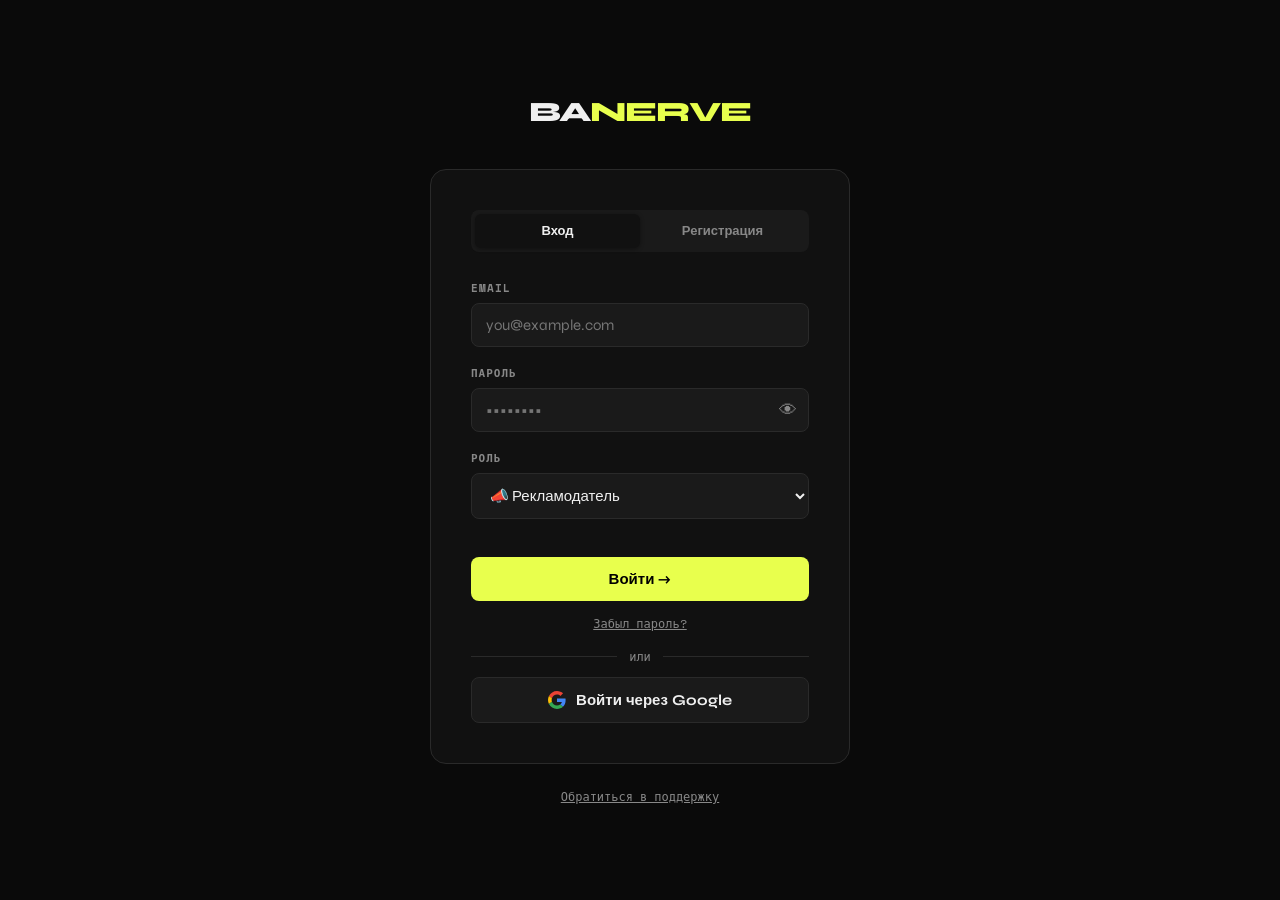
==== advertiser.html @ bc49d965 "Initial deploy" ====
<!DOCTYPE html>
<html lang="ru">
<head>
  <meta charset="UTF-8">
  <meta name="viewport" content="width=device-width, initial-scale=1.0">
  <title>BANERVE — Рекламодатель</title>
  <link href="https://fonts.googleapis.com/css2?family=Space+Mono:wght@400;700&family=Syne:wght@400;600;800&display=swap" rel="stylesheet">
  <link rel="stylesheet" href="./shared/panel.css">
</head>
<body>

<header id="app-header"></header>

<div class="layout">
  <nav>
    <div class="nav-section" style="margin-top:8px; margin-bottom:16px;">Обзор</div>
    <div class="nav-item" data-page="dashboard">
      <span class="nav-icon">📊</span> Dashboard
    </div>

    <div class="divider" style="margin:12px 20px;"></div>

    <div class="nav-section" style="margin-bottom:16px;">Реклама</div>
    <div class="nav-item" data-page="campaigns">
      <span class="nav-icon">📄</span> Кампании
    </div>
    <div class="nav-item" data-page="creatives">
      <span class="nav-icon">🎨</span> Креативы
    </div>

    <div class="divider" style="margin:12px 20px;"></div>

    <div class="nav-section" style="margin-bottom:16px;">Финансы</div>
    <div class="nav-item" data-page="balance">
      <span class="nav-icon">💳</span> Баланс
    </div>
    <div class="nav-item" data-page="transactions">
      <span class="nav-icon">🧾</span> Транзакции
    </div>
  </nav>

  <main>

    <!-- DASHBOARD -->
    <div class="page" id="page-dashboard">
      <div class="page-title">Dashboard <span>·</span></div>
      <div class="page-sub">Статистика ваших кампаний</div>

      <div class="stat-grid" id="dash-stats">
        <div class="stat-card"><div class="stat-label">Показы (всего)</div><div class="stat-value" id="stat-impressions">—</div><div class="stat-sub">за всё время</div></div>
        <div class="stat-card"><div class="stat-label">Показы (месяц)</div><div class="stat-value" id="stat-impressions-month">—</div><div class="stat-sub">текущий месяц</div></div>
        <div class="stat-card"><div class="stat-label">Активные кампании</div><div class="stat-value" id="stat-campaigns">—</div><div class="stat-sub">из всех контрактов</div></div>
        <div class="stat-card"><div class="stat-label">Баланс</div><div class="stat-value" id="stat-balance">—</div><div class="stat-sub">USD</div></div>
      </div>

      <div class="section-header">
        <div class="section-title">Кампании</div>
      </div>
      <div class="cards" id="dash-campaigns">
        <div class="empty"><div class="empty-icon">◦</div><div class="empty-text">Загрузка...</div></div>
      </div>
    </div>

    <!-- CAMPAIGNS -->
    <div class="page" id="page-campaigns">
      <div class="page-title">Кампании <span>·</span></div>
      <div class="page-sub">Ваши рекламные договоры</div>
      <div class="cards" id="campaigns-list">
        <div class="empty"><div class="empty-icon">◦</div><div class="empty-text">Загрузка...</div></div>
      </div>
    </div>

    <!-- CREATIVES -->
    <div class="page" id="page-creatives">
      <div class="page-title">Креативы <span>·</span></div>
      <div class="page-sub">Рекламные материалы</div>

      <div style="display:grid; grid-template-columns:1fr 1fr; gap:32px; align-items:start;">
        <div>
          <div class="form-card">
            <div class="form-title">Загрузить креатив</div>
            <div class="form-group">
              <label>Кампания</label>
              <select id="cr-contract"></select>
            </div>
            <div class="form-group">
              <label>Название</label>
              <input type="text" id="cr-name" placeholder="Баннер для кампании">
            </div>
            <div class="form-row">
              <div class="form-group">
                <label>Тип</label>
                <select id="cr-format" onchange="onCrFormatChange()">
                  <option value="banner_static">Баннер статичный</option>
                  <option value="banner_animated">Баннер анимированный</option>
                  <option value="audio">Аудио</option>
                  <option value="scrolling_text">Прокрутка текста</option>
                  <option value="video">Видео</option>
                </select>
              </div>
              <div class="form-group">
                <label>Устройство</label>
                <select id="cr-device">
                  <option value="phone">📱 Телефон</option>
                  <option value="watch">⌚ Часы</option>
                  <option value="tablet">🗒 Планшет</option>
                </select>
              </div>
            </div>
            <div class="form-group">
              <label>CPM Rate (USD)</label>
              <input type="number" id="cr-cpm" placeholder="2.50" step="0.01">
            </div>
            <div class="form-group" id="cr-field-text" style="display:none;">
              <label>Рекламный текст</label>
              <textarea id="cr-ad-text" placeholder="Текст для прокрутки..." style="min-height:100px;"></textarea>
            </div>
            <div class="form-group" id="cr-field-media">
              <label>Медиафайл</label>
              <div class="file-upload">
                <input type="file" id="cr-file" accept="image/*,audio/*,video/*" onchange="onCrFileSelect(this)">
                <div class="file-upload-icon">📁</div>
                <div class="file-upload-text">Нажми или перетащи файл</div>
                <div class="file-upload-name" id="cr-file-name"></div>
              </div>
            </div>
            <div class="form-group">
              <label>Комментарий</label>
              <textarea id="cr-notes" placeholder="Заметки..."></textarea>
            </div>
            <button class="btn btn-primary" id="cr-submit" onclick="addCreative()">Загрузить →</button>
          </div>
        </div>
        <div>
          <div class="section-header"><div class="section-title">Мои креативы</div></div>
          <div id="creatives-list">
            <div class="empty"><div class="empty-icon">◦</div><div class="empty-text">Загрузка...</div></div>
          </div>
        </div>
      </div>
    </div>

    <!-- BALANCE -->
    <div class="page" id="page-balance">
      <div class="page-title">Баланс <span>·</span></div>
      <div class="page-sub">История транзакций и текущий баланс</div>

      <div class="stat-grid" style="margin-bottom:32px;">
        <div class="stat-card"><div class="stat-label">Текущий баланс</div><div class="stat-value" id="bal-current">—</div><div class="stat-sub">USD</div></div>
        <div class="stat-card"><div class="stat-label">Пополнено</div><div class="stat-value" id="bal-topup">—</div><div class="stat-sub">всего</div></div>
        <div class="stat-card"><div class="stat-label">Потрачено</div><div class="stat-value" id="bal-spent">—</div><div class="stat-sub">на рекламу</div></div>
      </div>

      <div class="section-header"><div class="section-title">История транзакций</div></div>
      <div class="table-wrap">
        <table>
          <thead>
            <tr>
              <th>Дата</th>
              <th>Тип</th>
              <th>Сумма</th>
              <th>Комментарий</th>
            </tr>
          </thead>
          <tbody id="tx-list">
            <tr><td colspan="4" style="text-align:center; color:var(--text2); padding:32px;">Загрузка...</td></tr>
          </tbody>
        </table>
      </div>

      <div style="margin-top:24px; background:var(--surface); border:1px solid var(--border); border-radius:12px; padding:20px;">
        <div style="font-size:14px; color:var(--text2); line-height:1.6;">
          💡 Для пополнения баланса обратитесь к администратору.<br>
          Пополнение проводится вручную после подтверждения оплаты.
        </div>
      </div>
    </div>

    <!-- TRANSACTIONS -->
    <div class="page" id="page-transactions">
      <div class="page-title">Транзакции <span>·</span></div>
      <div class="page-sub">Полная история финансовых операций</div>

      <div class="stat-grid" style="margin-bottom:32px;">
        <div class="stat-card"><div class="stat-label">Пополнено</div><div class="stat-value" id="txp-topup">—</div><div class="stat-sub">всего topup</div></div>
        <div class="stat-card"><div class="stat-label">Потрачено (показы)</div><div class="stat-value" id="txp-impression">—</div><div class="stat-sub">impression</div></div>
        <div class="stat-card"><div class="stat-label">Возвраты</div><div class="stat-value" id="txp-withdrawal">—</div><div class="stat-sub">withdrawal</div></div>
        <div class="stat-card"><div class="stat-label">Баланс</div><div class="stat-value" id="txp-balance">—</div><div class="stat-sub">текущий</div></div>
      </div>

      <div class="section-header" style="display:flex;align-items:center;justify-content:space-between;margin-bottom:16px;">
        <div class="section-title">История операций</div>
        <select id="txp-filter" style="background:var(--surface2);border:1px solid var(--border);border-radius:8px;padding:7px 12px;color:var(--text2);font-family:'Space Mono',monospace;font-size:12px;outline:none;cursor:pointer;" onchange="applyTxFilter()">
          <option value="">Все типы</option>
          <option value="topup">💰 topup</option>
          <option value="impression">📊 impression</option>
          <option value="withdrawal">↩ withdrawal</option>
          <option value="commission">⚙ commission</option>
        </select>
      </div>

      <div class="table-wrap">
        <table>
          <thead>
            <tr>
              <th>Дата</th>
              <th>Тип</th>
              <th>Сумма</th>
              <th>Показов</th>
              <th>Период</th>
              <th>Комментарий</th>
            </tr>
          </thead>
          <tbody id="txp-list">
            <tr><td colspan="6" style="text-align:center;color:var(--text2);padding:32px;">Загрузка...</td></tr>
          </tbody>
        </table>
      </div>
    </div>

  </main>
</div>

<script type="module">
import { initPage, db, uploadFile, fmt, fmtUSD, fmtDate, fmtDatetime } from './shared/auth.js';
import { initNav, onPageEnter } from './shared/store.js';
import { renderHeader, toast, openConfirm, emptyState, badge, copyToClipboard } from './shared/components.js';

// ─── Инициализация ─────────────────────────────────────────────────────────
const { session, user } = await initPage({ role: null });
renderHeader('Advertiser', { email: user.email, showRoleSwitch: true });

// Используем user.id напрямую — без таблицы advertisers
const advertiserId = user.id;

// ─── Регистрация страниц ───────────────────────────────────────────────────
onPageEnter('dashboard',  { load: loadDashboard,  render: () => loadDashboard() });
onPageEnter('campaigns',  { load: loadCampaigns,  render: () => loadCampaigns(),  realtime: ['contracts'] });
onPageEnter('creatives',  { load: loadCreatives,  render: () => loadCreatives(),  realtime: ['creatives'] });
onPageEnter('balance',       { load: loadBalance,       render: () => loadBalance(),       realtime: ['transactions'] });
onPageEnter('transactions',  { load: loadTransactions,  render: () => loadTransactions(),  realtime: ['transactions'] });

initNav('dashboard');

// ─── Dashboard ─────────────────────────────────────────────────────────────
async function loadDashboard() {
  try {
    const [contracts, txs, impressions] = await Promise.all([
      db('contracts', 'GET', null, `?advertiser_id=eq.${advertiserId}`),
      db('transactions', 'GET', null, `?advertiser_id=eq.${advertiserId}`),
      db('impressions', 'GET', null,
        `?contract_id=in.(${await getContractIds()})&select=count,period_date`)
    ]);

    const totalImpressions = impressions.reduce((s, i) => s + (i.count || 0), 0);
    const thisMonth = new Date().toISOString().slice(0, 7);
    const monthImpressions = impressions
      .filter(i => i.period_date?.startsWith(thisMonth))
      .reduce((s, i) => s + (i.count || 0), 0);

    const activeCampaigns = (contracts || []).filter(c => c.status === 'active').length;
    const balance = calcBalance(txs || []);

    document.getElementById('stat-impressions').textContent = fmt(totalImpressions);
    document.getElementById('stat-impressions-month').textContent = fmt(monthImpressions);
    document.getElementById('stat-campaigns').textContent = activeCampaigns;
    document.getElementById('stat-balance').textContent = fmtUSD(balance);

    // Показать карточки кампаний
    const el = document.getElementById('dash-campaigns');
    if (!contracts?.length) {
      el.innerHTML = emptyState('Нет кампаний', 'Обратитесь к администратору для создания кампании');
      return;
    }
    el.innerHTML = contracts.map(c => campaignCard(c, impressions)).join('');
  } catch(e) { toast('Ошибка загрузки: ' + e.message, 'error'); }
}

// ─── Campaigns ─────────────────────────────────────────────────────────────
async function loadCampaigns() {
  const el = document.getElementById('campaigns-list');
  try {
    const [contracts, impressions] = await Promise.all([
      db('contracts', 'GET', null, `?advertiser_id=eq.${advertiserId}&order=created_at.desc`),
      db('impressions', 'GET', null, `?contract_id=in.(${await getContractIds()})&select=count,period_date,contract_id`)
    ]);
    if (!contracts?.length) {
      el.innerHTML = emptyState('Нет кампаний', 'Обратитесь к администратору для создания кампании');
      return;
    }
    el.innerHTML = contracts.map(c => campaignCard(c, impressions)).join('');
  } catch(e) { toast('Ошибка загрузки: ' + e.message, 'error'); }
}

function campaignCard(c, impressions = []) {
  const spent = (impressions || [])
    .filter(i => i.contract_id === c.id)
    .reduce((s, i) => s + (i.count || 0), 0);
  const budgetPct = c.budget > 0 ? Math.min(100, (spent * (c.min_cpm / 1000)) / c.budget * 100) : 0;

  return `<div class="card">
    <div class="card-label">Кампания · ${c.starts_at?.slice(0,10)} — ${c.ends_at?.slice(0,10)}</div>
    <div class="card-title">$${c.budget} бюджет</div>
    <div class="card-sub">CPM: $${c.min_cpm} – $${c.max_cpm}</div>
    <div class="progress-wrap"><div class="progress-bar" style="width:${budgetPct.toFixed(1)}%"></div></div>
    <div style="font-size:11px; color:var(--text2); margin-top:4px; font-family:'Space Mono',monospace;">${fmt(spent)} показов · ${budgetPct.toFixed(1)}% бюджета</div>
    ${badge(c.status)}
    ${c.notes ? `<div style="margin-top:8px;font-size:12px;color:var(--text2);">${c.notes}</div>` : ''}
  </div>`;
}

// ─── Creatives ─────────────────────────────────────────────────────────────
async function loadCreatives() {
  const el = document.getElementById('creatives-list');
  try {
    const [creatives, contracts] = await Promise.all([
      db('creatives', 'GET', null,
        `?contract_id=in.(${await getContractIds()})&order=created_at.desc`),
      db('contracts', 'GET', null, `?advertiser_id=eq.${advertiserId}&select=id,budget`)
    ]);

    // Заполнить select кампаний для формы
    const sel = document.getElementById('cr-contract');
    if (contracts?.length) {
      sel.innerHTML = contracts.map(c =>
        `<option value="${c.id}">Кампания $${c.budget}</option>`
      ).join('');
    }

    if (!creatives?.length) {
      el.innerHTML = emptyState('Нет креативов', 'Загрузите первый рекламный материал');
      return;
    }

    const typeLabels = {
      banner_static: 'Баннер', banner_animated: 'Анимация',
      banner_dynamic: 'Динамический', audio: 'Аудио',
      scrolling_text: 'Прокрутка', video: 'Видео'
    };
    const deviceIcons = { phone: '📱', watch: '⌚', tablet: '🗒' };

    el.innerHTML = creatives.map(c => `
      <div class="card" style="margin-bottom:12px;">
        <div class="card-label">${typeLabels[c.ad_type] || c.ad_type} · ${deviceIcons[c.device_type] || ''}</div>
        <div class="card-title">${c.name}</div>
        <div class="card-sub">CPM: $${c.cpm_rate}</div>
        ${c.media_url ? `<div style="margin-top:8px;"><a href="${c.media_url}" target="_blank" style="color:var(--accent);font-size:12px;font-family:'Space Mono',monospace;">↗ Открыть файл</a></div>` : ''}
        ${c.notes ? `<div style="margin-top:6px;font-size:12px;color:var(--text2);">${c.notes}</div>` : ''}
        ${badge(c.status)}
        ${c.status === 'pending' ? `<div style="font-size:11px;color:#4d9fff;margin-top:4px;font-family:'Space Mono',monospace;">⏳ Ожидает модерации</div>` : ''}
      </div>`).join('');
  } catch(e) { toast('Ошибка загрузки: ' + e.message, 'error'); }
}

// ─── Add Creative ──────────────────────────────────────────────────────────
let _crFile = null;

window.onCrFileSelect = function(input) {
  _crFile = input.files[0];
  document.getElementById('cr-file-name').textContent = _crFile?.name || '';
};

window.onCrFormatChange = function() {
  const fmt = document.getElementById('cr-format').value;
  const isText = fmt === 'scrolling_text';
  document.getElementById('cr-field-text').style.display = isText ? '' : 'none';
  document.getElementById('cr-field-media').style.display = isText ? 'none' : '';
};

window.addCreative = async function() {
  const contract_id = document.getElementById('cr-contract').value;
  const name = document.getElementById('cr-name').value.trim();
  const ad_type = document.getElementById('cr-format').value;
  const device_type = document.getElementById('cr-device').value;
  const cpm_rate = parseFloat(document.getElementById('cr-cpm').value);
  const notes = document.getElementById('cr-notes').value.trim() || null;
  const isText = ad_type === 'scrolling_text';
  const ad_text = document.getElementById('cr-ad-text').value.trim() || null;

  if (!name || !cpm_rate) { toast('Заполни название и CPM', 'error'); return; }
  if (!isText && !_crFile) { toast('Выбери медиафайл', 'error'); return; }
  if (isText && !ad_text) { toast('Введи рекламный текст', 'error'); return; }

  const btn = document.getElementById('cr-submit');
  btn.disabled = true;
  btn.textContent = 'Загрузка...';

  try {
    let media_url = null;
    if (_crFile) {
      media_url = await uploadFile(_crFile, advertiserId);
    }
    await db('creatives', 'POST', {
      contract_id, name, ad_type, device_type, cpm_rate,
      media_url, ad_text, notes, status: 'pending'
    });
    toast('Креатив отправлен на модерацию ✓');
    document.getElementById('cr-name').value = '';
    document.getElementById('cr-cpm').value = '';
    document.getElementById('cr-notes').value = '';
    document.getElementById('cr-file-name').textContent = '';
    _crFile = null;
    loadCreatives();
  } catch(e) {
    toast('Ошибка: ' + e.message, 'error');
  } finally {
    btn.disabled = false;
    btn.textContent = 'Загрузить →';
  }
};

// ─── Balance ───────────────────────────────────────────────────────────────
async function loadBalance() {
  try {
    const txs = await db('transactions', 'GET', null,
      `?advertiser_id=eq.${advertiserId}&order=created_at.desc`);

    const balance = calcBalance(txs || []);
    const topup   = (txs || []).filter(t => t.type === 'topup').reduce((s, t) => s + parseFloat(t.amount || 0), 0);
    const spent   = (txs || []).filter(t => t.type === 'impression').reduce((s, t) => s + Math.abs(parseFloat(t.amount || 0)), 0);

    document.getElementById('bal-current').textContent = fmtUSD(balance);
    document.getElementById('bal-topup').textContent   = fmtUSD(topup);
    document.getElementById('bal-spent').textContent   = fmtUSD(spent);

    const tbody = document.getElementById('tx-list');
    if (!txs?.length) {
      tbody.innerHTML = '<tr><td colspan="4" style="text-align:center;color:var(--text2);padding:32px;">Нет транзакций</td></tr>';
      return;
    }

    const typeLabels = {
      topup: '💰 Пополнение', impression: '📊 Показы',
      withdrawal: '↩ Возврат', commission: '⚙ Комиссия'
    };

    tbody.innerHTML = txs.map(t => `
      <tr>
        <td class="mono">${fmtDatetime(t.created_at)}</td>
        <td>${typeLabels[t.type] || t.type}</td>
        <td style="color:${parseFloat(t.amount) >= 0 ? 'var(--success)' : 'var(--error)'}; font-family:'Space Mono',monospace;">
          ${parseFloat(t.amount) >= 0 ? '+' : ''}${fmtUSD(t.amount)}
        </td>
        <td style="color:var(--text2); font-size:12px;">${t.notes || '—'}</td>
      </tr>`).join('');
  } catch(e) { toast('Ошибка загрузки: ' + e.message, 'error'); }
}

// ─── Transactions page ──────────────────────────────────────────────────────
let _allTxp = [];

async function loadTransactions() {
  try {
    const txs = await db('transactions', 'GET', null,
      `?advertiser_id=eq.${advertiserId}&order=created_at.desc`);
    _allTxp = txs || [];
    renderTransactions(_allTxp);
  } catch(e) { toast('Ошибка загрузки транзакций: ' + e.message, 'error'); }
}

function renderTransactions(txs) {
  const typeLabels = {
    topup:      '💰 topup',
    impression: '📊 impression',
    withdrawal: '↩ withdrawal',
    commission: '⚙ commission',
    payout:     '↗ payout',
  };
  const typeColors = {
    topup:      'var(--success)',
    impression: 'var(--error)',
    withdrawal: '#ffb347',
    commission: '#888',
    payout:     'var(--success)',
  };

  const topup     = txs.filter(t => t.type === 'topup').reduce((s,t) => s + parseFloat(t.amount||0), 0);
  const impression= txs.filter(t => t.type === 'impression').reduce((s,t) => s + Math.abs(parseFloat(t.amount||0)), 0);
  const withdrawal= txs.filter(t => t.type === 'withdrawal').reduce((s,t) => s + Math.abs(parseFloat(t.amount||0)), 0);
  const balance   = _allTxp.reduce((s,t) => s + parseFloat(t.amount||0), 0);

  const elTop    = document.getElementById('txp-topup');
  const elImp    = document.getElementById('txp-impression');
  const elWith   = document.getElementById('txp-withdrawal');
  const elBal    = document.getElementById('txp-balance');
  if (elTop)  elTop.textContent  = fmtUSD(topup);
  if (elImp)  elImp.textContent  = fmtUSD(impression);
  if (elWith) elWith.textContent = fmtUSD(withdrawal);
  if (elBal)  elBal.textContent  = fmtUSD(balance);

  const tbody = document.getElementById('txp-list');
  if (!tbody) return;
  if (!txs.length) {
    tbody.innerHTML = '<tr><td colspan="6" style="text-align:center;color:var(--text2);padding:32px;">Нет транзакций</td></tr>';
    return;
  }

  tbody.innerHTML = txs.map(t => `
    <tr>
      <td class="mono">${fmtDatetime(t.created_at)}</td>
      <td><span style="
        display:inline-block;padding:3px 10px;border-radius:20px;
        font-size:11px;font-family:'Space Mono',monospace;font-weight:700;
        background:${typeColors[t.type]||'#888'}22;color:${typeColors[t.type]||'#888'};
      ">${typeLabels[t.type] || t.type}</span></td>
      <td style="color:${parseFloat(t.amount)>=0?'var(--success)':'var(--error)'};font-family:'Space Mono',monospace;">
        ${parseFloat(t.amount)>=0?'+':''}${fmtUSD(t.amount)}
      </td>
      <td style="color:var(--text2);font-family:'Space Mono',monospace;">${t.impressions_count ? fmt(t.impressions_count) : '—'}</td>
      <td style="color:var(--text2);font-size:12px;">${t.period_date_from ? fmtDate(t.period_date_from) + (t.period_date_to && t.period_date_to !== t.period_date_from ? ' – ' + fmtDate(t.period_date_to) : '') : '—'}</td>
      <td style="color:var(--text2);font-size:12px;">${t.notes || '—'}</td>
    </tr>`).join('');
}

window.applyTxFilter = function() {
  const type = document.getElementById('txp-filter')?.value || '';
  const filtered = type ? _allTxp.filter(t => t.type === type) : _allTxp;
  renderTransactions(filtered);
};

// ─── Helpers ───────────────────────────────────────────────────────────────
async function getContractIds() {
  const contracts = await db('contracts', 'GET', null, `?advertiser_id=eq.${advertiserId}&select=id`);
  if (!contracts?.length) return 'null';
  return contracts.map(c => c.id).join(',');
}

function calcBalance(txs) {
  return txs.reduce((sum, t) => sum + parseFloat(t.amount || 0), 0);
}
</script>
</body>
</html>
---- shared/panel.css ----
/* ─────────────────────────────────────────────────────────────────────────────
   shared/panel.css — общие стили для всех панелей BANERVE
   Подключай во всех страницах:
     <link rel="stylesheet" href="./shared/panel.css">
   ───────────────────────────────────────────────────────────────────────────── */

/* ─── CSS Variables ─────────────────────────────────────────────────────────── */
:root {
  --bg: #0a0a0a;
  --surface: #111111;
  --surface2: #1a1a1a;
  --border: #2a2a2a;
  --accent: #e8ff4d;
  --accent2: #ff6b35;
  --text: #f0f0f0;
  --text2: #888;
  --success: #4dff91;
  --error: #ff4d4d;
}

/* ─── Reset ──────────────────────────────────────────────────────────────────── */
* { box-sizing: border-box; margin: 0; padding: 0; }

body {
  background: var(--bg);
  color: var(--text);
  font-family: 'Syne', sans-serif;
  min-height: 100vh;
}

/* ─── Header ─────────────────────────────────────────────────────────────────── */
header {
  display: flex;
  align-items: center;
  justify-content: space-between;
  padding: 20px 32px;
  border-bottom: 1px solid var(--border);
  position: sticky;
  top: 0;
  background: var(--bg);
  z-index: 100;
}

.logo { font-size: 22px; font-weight: 800; letter-spacing: -0.5px; }
.logo span { color: var(--accent); }
.logo-role { font-size: 13px; color: var(--text2); font-family: 'Space Mono', monospace; font-weight: 400; margin-left: 8px; }

.status-dot {
  width: 8px; height: 8px;
  border-radius: 50%;
  background: var(--success);
  display: inline-block;
  margin-right: 8px;
  animation: pulse 2s infinite;
}

@keyframes pulse { 0%, 100% { opacity: 1; } 50% { opacity: 0.4; } }

.status-text { font-size: 13px; color: var(--text2); font-family: 'Space Mono', monospace; }

/* ─── Layout ─────────────────────────────────────────────────────────────────── */
.layout { display: flex; height: calc(100vh - 65px); }

/* ─── Sidebar / Nav ──────────────────────────────────────────────────────────── */
nav {
  width: 220px;
  border-right: 1px solid var(--border);
  padding: 24px 0;
  flex-shrink: 0;
}

.nav-section {
  padding: 0 16px;
  margin-bottom: 8px;
  font-size: 10px;
  letter-spacing: 2px;
  color: var(--text2);
  font-family: 'Space Mono', monospace;
  text-transform: uppercase;
}

.nav-item {
  display: flex;
  align-items: center;
  gap: 10px;
  padding: 10px 20px;
  cursor: pointer;
  font-size: 14px;
  font-weight: 600;
  color: var(--text2);
  border-left: 2px solid transparent;
  transition: all 0.15s;
  text-decoration: none;
}

.nav-item:hover { color: var(--text); background: var(--surface); }
.nav-item.active { color: var(--accent); border-left-color: var(--accent); background: var(--surface); }
.nav-icon { font-size: 16px; width: 20px; text-align: center; }

/* ─── Main content ───────────────────────────────────────────────────────────── */
main { flex: 1; overflow-y: auto; padding: 32px; }

/* ─── Pages ──────────────────────────────────────────────────────────────────── */
.page { display: none; }
.page.active { display: block; }

.page-title { font-size: 32px; font-weight: 800; letter-spacing: -1px; margin-bottom: 4px; }
.page-title span { color: var(--accent); }
.page-sub { font-size: 13px; color: var(--text2); margin-bottom: 32px; }

.page-header {
  display: flex;
  align-items: center;
  justify-content: space-between;
  margin-bottom: 24px;
  padding-bottom: 16px;
  border-bottom: 1px solid var(--border);
}

/* ─── Stat cards ─────────────────────────────────────────────────────────────── */
.stat-grid { display: grid; grid-template-columns: repeat(auto-fill, minmax(200px, 1fr)); gap: 16px; margin-bottom: 32px; }
.stat-card { background: var(--surface); border: 1px solid var(--border); border-radius: 12px; padding: 20px; }
.stat-label { font-size: 10px; letter-spacing: 2px; text-transform: uppercase; color: var(--text2); font-family: 'Space Mono', monospace; margin-bottom: 8px; }
.stat-value { font-size: 28px; font-weight: 800; }
.stat-sub { font-size: 12px; color: var(--text2); margin-top: 4px; font-family: 'Space Mono', monospace; }

/* ─── Cards ──────────────────────────────────────────────────────────────────── */
.cards { display: grid; grid-template-columns: repeat(auto-fill, minmax(300px, 1fr)); gap: 16px; }
.card { background: var(--surface); border: 1px solid var(--border); border-radius: 12px; padding: 20px; transition: border-color 0.2s; position: relative; }
.card:hover { border-color: #444; }
.card-label { font-size: 10px; letter-spacing: 2px; text-transform: uppercase; color: var(--text2); font-family: 'Space Mono', monospace; margin-bottom: 8px; }
.card-title { font-size: 16px; font-weight: 700; margin-bottom: 4px; }
.card-sub { font-size: 12px; color: var(--text2); font-family: 'Space Mono', monospace; }
.card-actions { position: absolute; top: 12px; right: 12px; display: flex; gap: 4px; opacity: 0; transition: opacity 0.15s; }
.card:hover .card-actions { opacity: 1; }
.card-badge { position: absolute; top: 16px; right: 16px; }

/* ─── Badges ─────────────────────────────────────────────────────────────────── */
.badge { display: inline-block; padding: 3px 10px; border-radius: 20px; font-size: 11px; font-family: 'Space Mono', monospace; font-weight: 700; text-transform: uppercase; letter-spacing: 0.5px; margin-top: 10px; }
.badge-active, .badge-approved { background: rgba(77,255,145,0.15); color: var(--success); }
.badge-draft, .badge-inactive  { background: rgba(136,136,136,0.15); color: var(--text2); }
.badge-paused   { background: rgba(255,107,53,0.15); color: var(--accent2); }
.badge-pending  { background: rgba(77,159,255,0.15); color: #4d9fff; }
.badge-rejected { background: rgba(255,77,77,0.15); color: var(--error); }

/* ─── Forms ──────────────────────────────────────────────────────────────────── */
.form-card { background: var(--surface); border: 1px solid var(--border); border-radius: 12px; padding: 28px; }
.form-title { font-size: 17px; font-weight: 700; margin-bottom: 20px; padding-bottom: 14px; border-bottom: 1px solid var(--border); }
.form-group { margin-bottom: 18px; }
.form-row { display: grid; grid-template-columns: 1fr 1fr; gap: 14px; }

label { display: block; font-size: 11px; font-weight: 600; letter-spacing: 1px; text-transform: uppercase; color: var(--text2); margin-bottom: 6px; font-family: 'Space Mono', monospace; }

input, select, textarea {
  width: 100%;
  background: var(--surface2);
  border: 1px solid var(--border);
  border-radius: 8px;
  padding: 11px 14px;
  color: var(--text);
  font-family: 'Syne', sans-serif;
  font-size: 14px;
  transition: border-color 0.15s;
  outline: none;
}

input:focus, select:focus, textarea:focus { border-color: var(--accent); }
select option { background: var(--surface2); }
textarea { resize: vertical; min-height: 80px; }

/* ─── Buttons ────────────────────────────────────────────────────────────────── */
.btn { padding: 11px 22px; border-radius: 8px; border: none; cursor: pointer; font-family: 'Syne', sans-serif; font-size: 14px; font-weight: 700; transition: all 0.15s; }
.btn-primary { background: var(--accent); color: #000; }
.btn-primary:hover { background: #d4eb3a; transform: translateY(-1px); }
.btn-primary:disabled { opacity: 0.5; cursor: not-allowed; transform: none; }
.btn-outline { background: transparent; color: var(--text); border: 1px solid var(--border); }
.btn-outline:hover { border-color: #555; }
.btn-sm { padding: 7px 14px; font-size: 12px; }
.btn-icon { width: 28px; height: 28px; border-radius: 6px; border: 1px solid var(--border); background: var(--surface2); color: var(--text2); cursor: pointer; font-size: 13px; display: flex; align-items: center; justify-content: center; transition: all 0.15s; padding: 0; }
.btn-icon:hover { border-color: var(--accent); color: var(--accent); }
.btn-icon-edit:hover  { border-color: var(--accent); color: var(--accent); }
.btn-icon-delete:hover { background: rgba(255,77,77,0.15); border-color: var(--error); color: var(--error); }

/* ─── File upload ────────────────────────────────────────────────────────────── */
.file-upload { border: 2px dashed var(--border); border-radius: 8px; padding: 24px; text-align: center; cursor: pointer; transition: border-color 0.2s; position: relative; }
.file-upload:hover { border-color: var(--accent); }
.file-upload input { position: absolute; inset: 0; opacity: 0; cursor: pointer; }
.file-upload-icon { font-size: 28px; margin-bottom: 6px; }
.file-upload-text { font-size: 13px; color: var(--text2); }
.file-upload-name { font-size: 12px; color: var(--accent); margin-top: 6px; font-family: 'Space Mono', monospace; }

/* ─── Table ──────────────────────────────────────────────────────────────────── */
.table-wrap { overflow-x: auto; background: var(--surface); border: 1px solid var(--border); border-radius: 12px; }
table { width: 100%; border-collapse: collapse; font-size: 14px; }
th { text-align: left; padding: 10px 16px; font-size: 10px; letter-spacing: 1.5px; text-transform: uppercase; color: var(--text2); font-family: 'Space Mono', monospace; border-bottom: 1px solid var(--border); }
td { padding: 14px 16px; border-bottom: 1px solid var(--border); color: var(--text); font-size: 13px; }
tr:last-child td { border-bottom: none; }
tr:hover td { background: var(--surface2); }
.mono { font-family: 'Space Mono', monospace; font-size: 12px; color: var(--text2); }

/* ─── Empty state ────────────────────────────────────────────────────────────── */
.empty { text-align: center; padding: 64px 32px; color: var(--text2); }
.empty-icon { font-size: 40px; margin-bottom: 12px; opacity: 0.3; }
.empty-text { font-size: 16px; font-weight: 700; color: var(--text); margin-bottom: 6px; }
.empty-sub { font-size: 13px; }

/* ─── Misc ───────────────────────────────────────────────────────────────────── */
.divider { height: 1px; background: var(--border); margin: 24px 0; }

.section-header { display: flex; align-items: center; justify-content: space-between; margin-bottom: 20px; }
.section-title { font-size: 18px; font-weight: 700; }

.progress-wrap { background: var(--surface2); border-radius: 4px; height: 6px; margin-top: 8px; overflow: hidden; }
.progress-bar { height: 100%; background: var(--accent); border-radius: 4px; transition: width 0.3s; }

/* ─── Key box (API key display) ──────────────────────────────────────────────── */
.key-box { background: var(--surface2); border: 1px solid var(--border); border-radius: 8px; padding: 12px 14px; margin-top: 10px; }
.key-label { font-size: 10px; letter-spacing: 1.5px; text-transform: uppercase; color: var(--text2); font-family: 'Space Mono', monospace; margin-bottom: 6px; }
.key-row { display: flex; align-items: center; gap: 8px; }
.key-value { font-size: 12px; color: var(--accent); font-family: 'Space Mono', monospace; flex: 1; word-break: break-all; filter: blur(4px); user-select: none; transition: filter 0.2s; }
.key-value.visible { filter: none; user-select: text; }
.key-btn { background: none; border: 1px solid var(--border); color: var(--text2); padding: 3px 8px; border-radius: 4px; cursor: pointer; font-size: 11px; white-space: nowrap; flex-shrink: 0; font-family: 'Space Mono', monospace; }
.key-btn:hover { border-color: #555; color: var(--text); }

/* ─── Bar chart ──────────────────────────────────────────────────────────────── */
.chart-wrap { background: var(--surface); border: 1px solid var(--border); border-radius: 12px; padding: 24px; margin-bottom: 24px; }
.chart-title { font-size: 14px; font-weight: 700; margin-bottom: 16px; color: var(--text2); font-family: 'Space Mono', monospace; text-transform: uppercase; letter-spacing: 1px; }
.bar-chart { display: flex; align-items: flex-end; gap: 6px; height: 120px; }
.bar-col { flex: 1; display: flex; flex-direction: column; align-items: center; gap: 4px; height: 100%; justify-content: flex-end; }
.bar { width: 100%; background: var(--accent); border-radius: 3px 3px 0 0; min-height: 2px; transition: height 0.3s; opacity: 0.8; }
.bar:hover { opacity: 1; }
.bar-label { font-size: 9px; color: var(--text2); font-family: 'Space Mono', monospace; white-space: nowrap; }
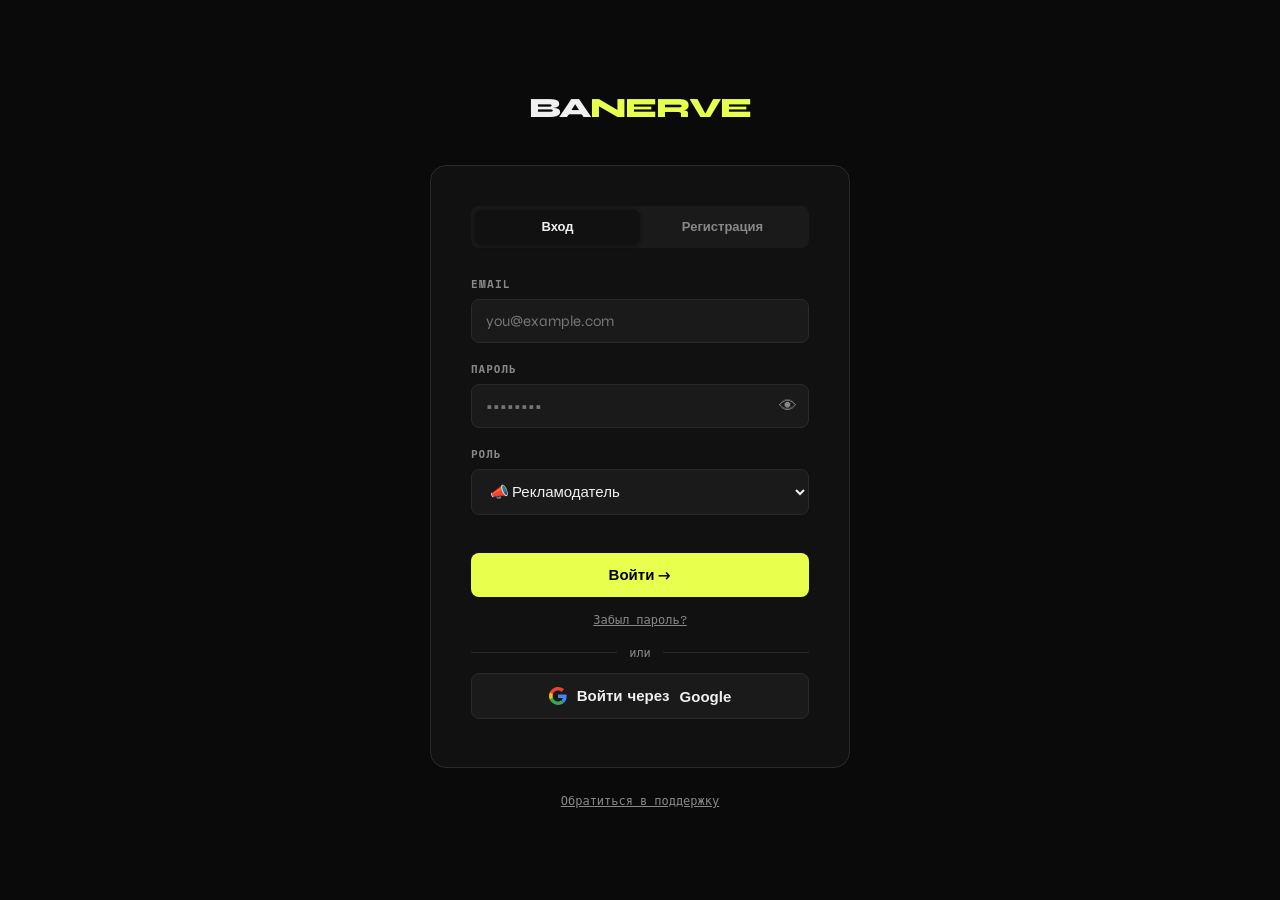
==== commit 23a071a2: "feat: crypto payments UI, Google OAuth fix, ToS/Privacy pages" ====
--- a/advertiser.html
+++ b/advertiser.html
@@ -168,10 +168,30 @@
         </table>
       </div>
 
-      <div style="margin-top:24px; background:var(--surface); border:1px solid var(--border); border-radius:12px; padding:20px;">
-        <div style="font-size:14px; color:var(--text2); line-height:1.6;">
-          💡 Для пополнения баланса обратитесь к администратору.<br>
-          Пополнение проводится вручную после подтверждения оплаты.
+      <!-- USDT Deposit Block -->
+      <div style="margin-top:24px; background:var(--surface); border:1px solid var(--border); border-radius:12px; padding:24px;">
+        <div style="display:flex; align-items:center; justify-content:space-between; margin-bottom:16px;">
+          <div>
+            <div style="font-size:16px; font-weight:700; margin-bottom:4px;">Пополнение через USDT</div>
+            <div style="font-size:12px; color:var(--text2); font-family:'Space Mono',monospace;">Сеть TRC-20 · Мгновенное зачисление</div>
+          </div>
+          <button class="btn btn-primary" id="btn-deposit-usdt">Пополнить через USDT →</button>
+        </div>
+        <div style="background:rgba(255,107,53,0.1); border:1px solid rgba(255,107,53,0.3); border-radius:8px; padding:12px 16px; font-size:12px; color:#ff6b35; font-family:'Space Mono',monospace; line-height:1.6;">
+          ⚠️ Отправляйте строго через сеть TRC-20. Средства, отправленные через другие сети (ERC-20, BEP-20), будут безвозвратно утеряны.
+        </div>
+      </div>
+
+      <!-- Crypto deposit history -->
+      <div style="margin-top:24px;">
+        <div class="section-header"><div class="section-title">История пополнений USDT</div></div>
+        <div class="table-wrap">
+          <table>
+            <thead><tr><th>Дата</th><th>Сумма</th><th>Статус</th><th>TX Hash</th></tr></thead>
+            <tbody id="crypto-deposits-list">
+              <tr><td colspan="4" style="text-align:center;color:var(--text2);padding:32px;">Загрузка...</td></tr>
+            </tbody>
+          </table>
         </div>
       </div>
     </div>
@@ -228,6 +248,21 @@
 
 // ─── Инициализация ─────────────────────────────────────────────────────────
 const { session, user } = await initPage({ role: null });
+
+  // USDT Deposit кнопка
+  document.addEventListener('click', e => {
+    if (e.target && e.target.id === 'btn-deposit-usdt') openDepositModal();
+  });
+
+  // Realtime на crypto_payments
+  import('./shared/auth.js').then(({ subscribeTable }) => {
+    subscribeTable('crypto_payments', (payload) => {
+      if (payload.record?.user_id === advertiserId && payload.record?.status === 'confirmed') {
+        toast('✅ USDT зачислен! Баланс обновлён.', 'success');
+        loadBalance();
+      }
+    });
+  }).catch(() => {});
 renderHeader('Advertiser', { email: user.email, showRoleSwitch: true });
 
 // Используем user.id напрямую — без таблицы advertisers
@@ -443,7 +478,99 @@
         </td>
         <td style="color:var(--text2); font-size:12px;">${t.notes || '—'}</td>
       </tr>`).join('');
+    // Загрузить крипто-депозиты
+    loadCryptoDeposits();
+
   } catch(e) { toast('Ошибка загрузки: ' + e.message, 'error'); }
+}
+
+// ─── USDT Deposit ──────────────────────────────────────────────────────────
+async function loadCryptoDeposits() {
+  try {
+    const payments = await db('crypto_payments', 'GET', null,
+      `?user_id=eq.${advertiserId}&type=eq.deposit&order=created_at.desc&limit=20`);
+    const tbody = document.getElementById('crypto-deposits-list');
+    if (!tbody) return;
+    if (!payments?.length) {
+      tbody.innerHTML = '<tr><td colspan="4" style="text-align:center;color:var(--text2);padding:32px;">Нет пополнений</td></tr>';
+      return;
+    }
+    const statusLabel = {
+      confirmed: '<span style="color:var(--success);">✓ Зачислено</span>',
+      pending_confirmations: '<span style="color:#4d9fff;">⏳ Ожидание подтверждений</span>',
+      below_minimum: '<span style="color:var(--error);">✗ Меньше минимума</span>',
+      failed: '<span style="color:var(--error);">✗ Ошибка</span>',
+    };
+    tbody.innerHTML = payments.map(p => `
+      <tr>
+        <td class="mono">${fmtDatetime(p.created_at)}</td>
+        <td style="color:var(--success); font-family:'Space Mono',monospace;">+${p.amount_usdt} USDT</td>
+        <td>${statusLabel[p.status] || p.status}</td>
+        <td style="font-size:11px; font-family:'Space Mono',monospace;">
+          ${p.tx_hash ? `<a href="https://tronscan.org/#/transaction/${p.tx_hash}" target="_blank" style="color:var(--accent);">${p.tx_hash.slice(0,16)}...</a>` : '—'}
+        </td>
+      </tr>`).join('');
+  } catch(e) { console.warn('crypto deposits load error', e); }
+}
+
+async function openDepositModal() {
+  // Открыть модалку с вводом суммы
+  openModal('Пополнение USDT (TRC-20)', `
+    <div style="padding:8px 0;">
+      <div style="margin-bottom:20px;">
+        <label style="display:block; font-size:11px; font-weight:600; letter-spacing:1px; text-transform:uppercase; color:var(--text2); margin-bottom:8px; font-family:'Space Mono',monospace;">Сумма пополнения (USD)</label>
+        <input type="number" id="deposit-amount-input" placeholder="Минимум 5" min="5" step="1"
+               style="width:100%; background:var(--surface2); border:1px solid var(--border); border-radius:8px; padding:11px 14px; color:var(--text); font-family:'Space Mono',monospace; font-size:16px; outline:none;">
+        <div style="margin-top:6px; font-size:12px; color:var(--text2); font-family:'Space Mono',monospace;">
+          Минимум: 5 USD · Зачисляется как USDT 1:1
+        </div>
+      </div>
+      <div style="background:rgba(255,107,53,0.1); border:1px solid rgba(255,107,53,0.3); border-radius:8px; padding:12px; font-size:12px; color:#ff6b35; font-family:'Space Mono',monospace; line-height:1.6;">
+        ⚠️ Оплата через сеть TRC-20. Выберите USDT TRC-20 на странице оплаты CryptoCloud.
+      </div>
+    </div>
+  `, createInvoiceAndRedirect, { saveLabel: 'Создать счёт →' });
+}
+
+async function createInvoiceAndRedirect() {
+  const amountEl = document.getElementById('deposit-amount-input');
+  const amount = parseFloat(amountEl?.value);
+  if (!amount || amount < 5) { toast('Минимальная сумма: 5 USD', 'error'); return; }
+
+  const btn = document.getElementById('_modal_save');
+  if (btn) { btn.disabled = true; btn.textContent = 'Создание счёта...'; }
+
+  try {
+    // Создать инвойс через нашу Edge Function (чтобы не светить API key)
+    const res = await fetch(`${SUPABASE_URL}/functions/v1/create-invoice`, {
+      method: 'POST',
+      headers: { 'Content-Type': 'application/json', 'Authorization': `Bearer ${token}` },
+      body: JSON.stringify({ amount, user_id: advertiserId })
+    });
+    const data = await res.json();
+    if (!res.ok || data.error) { toast(data.error || 'Ошибка создания счёта', 'error'); return; }
+
+    // Записать ожидающий платёж
+    await fetch(`${SUPABASE_URL}/rest/v1/crypto_payments`, {
+      method: 'POST',
+      headers: {
+        'apikey': SUPABASE_ANON_KEY, 'Authorization': `Bearer ${token}`,
+        'Content-Type': 'application/json'
+      },
+      body: JSON.stringify({
+        type: 'deposit', user_id: advertiserId,
+        amount_requested: data.amount_requested || amount,
+        amount_usdt: amount, tx_hash: data.invoice_id,
+        status: 'pending_confirmations', network: 'TRC20'
+      })
+    });
+
+    // Перенаправить на страницу оплаты CryptoCloud
+    window.open(data.pay_url, '_blank');
+    closeModal();
+    toast('Счёт создан! Оплатите на открывшейся странице.', 'info');
+  } catch(e) { toast('Ошибка: ' + e.message, 'error'); }
+  finally { if (btn) { btn.disabled = false; btn.textContent = 'Создать счёт →'; } }
 }
 
 // ─── Transactions page ──────────────────────────────────────────────────────
